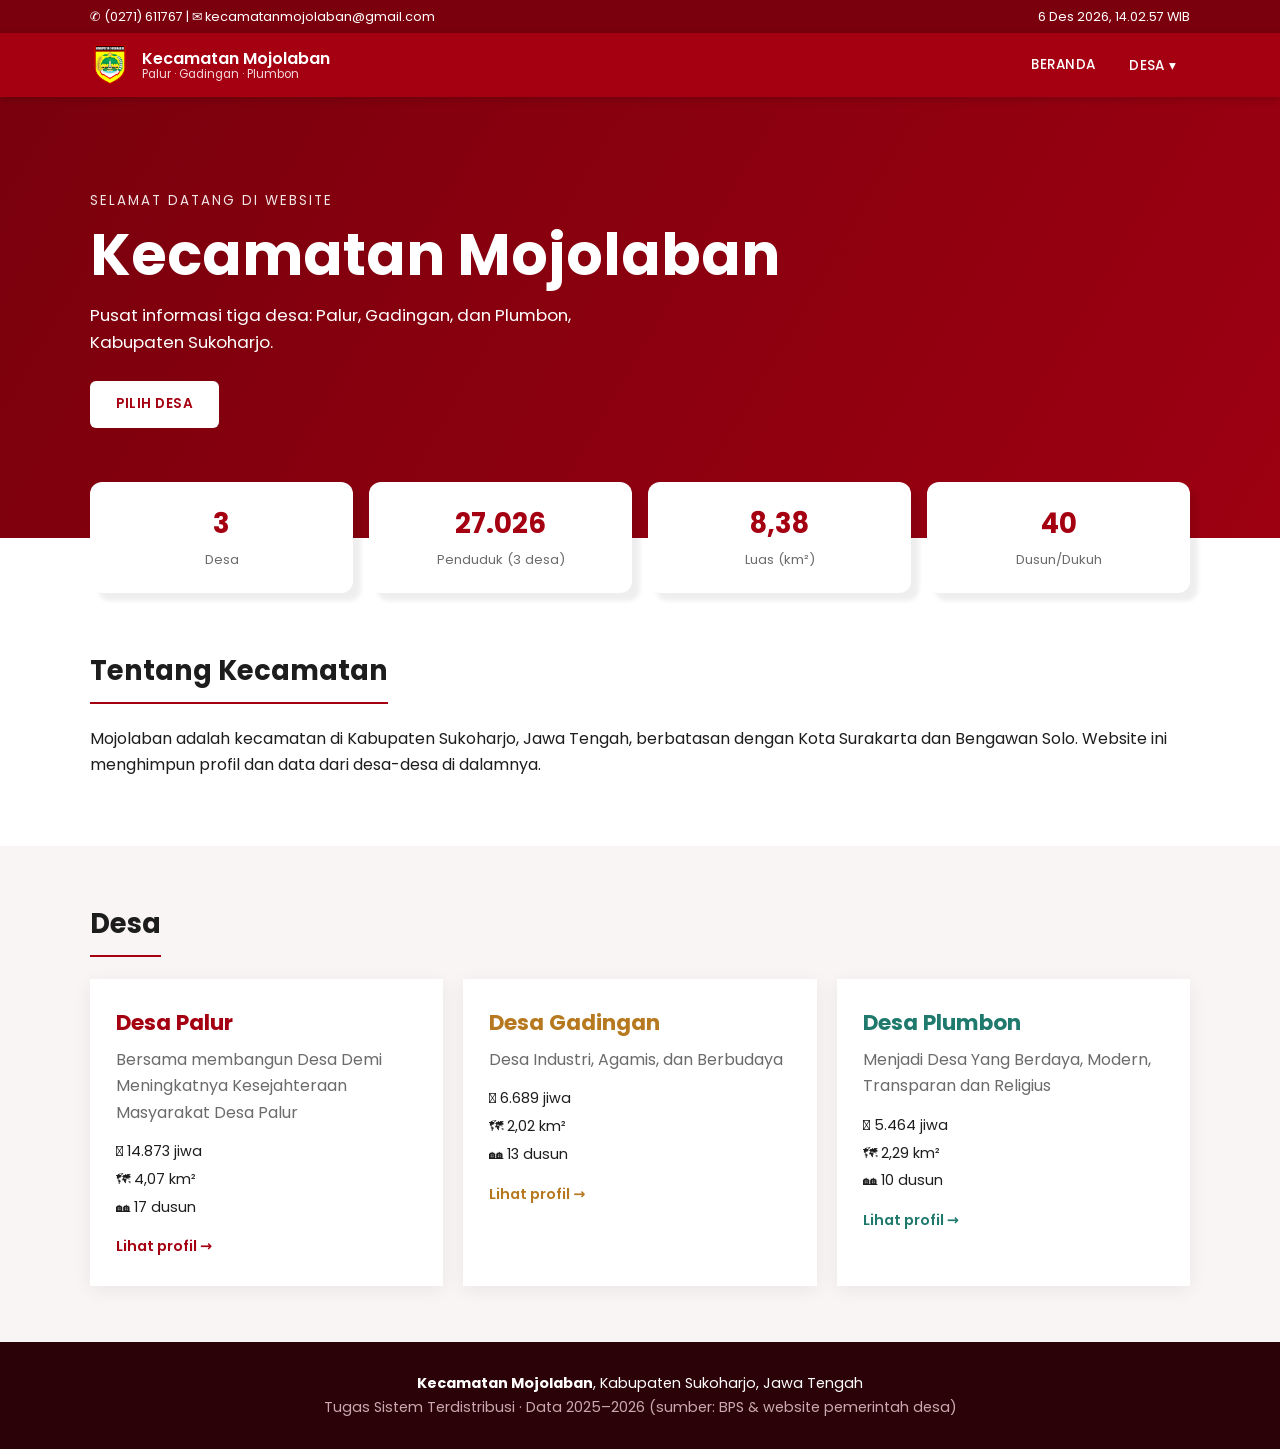
==== index.html @ d23b4c16 "gajadi wordpress" ====
<!DOCTYPE html>
<html lang="id">
<head>
  <meta charset="UTF-8"><meta name="viewport" content="width=device-width, initial-scale=1">
  <title>Kecamatan Mojolaban · Palur, Gadingan, Plumbon</title>
  <link rel="preconnect" href="https://fonts.googleapis.com">
  <link href="https://fonts.googleapis.com/css2?family=Poppins:wght@400;500;600;700&display=swap" rel="stylesheet">
  <link rel="stylesheet" href="style.css">
</head>
<body>
  <section class="hero"><div class="wrap">
    <small>SELAMAT DATANG DI WEBSITE</small>
    <h1>Kecamatan Mojolaban</h1>
    <p>Pusat informasi tiga desa: Palur, Gadingan, dan Plumbon, Kabupaten Sukoharjo.</p>
    <a class="btn" href="#desa">Pilih Desa</a>
  </div></section>

  <div class="wrap"><div class="grid4 pull" id="stats"></div></div>

  <section id="kecamatan" class="sec"><div class="wrap">
    <h2>Tentang Kecamatan</h2>
    <p>Mojolaban adalah kecamatan di Kabupaten Sukoharjo, Jawa Tengah, berbatasan dengan Kota Surakarta dan Bengawan Solo. Website ini menghimpun profil dan data dari desa-desa di dalamnya.</p>
    <div id="kec-visi"></div>
  </div></section>

  <section id="desa" class="sec alt"><div class="wrap">
    <h2>Desa</h2><div class="grid3" id="desa-cards"></div>
  </div></section>

  <script src="data.js"></script>
  <script src="app.js"></script>
</body>
</html>
---- style.css ----
:root{--m:#A50012;--md:#7A000D;--ml:#FBEAEC;--acc:#A50012;--ink:#1d1d1d;--mut:#6b6b6b;--line:#ead9dc}
*{box-sizing:border-box;margin:0;padding:0}
html{scroll-behavior:smooth;scroll-padding-top:130px}
body{font-family:Poppins,system-ui,sans-serif;color:var(--ink);line-height:1.65}
a{color:inherit;text-decoration:none}
.wrap{max-width:1140px;margin:auto;padding:0 20px}
.mut{color:var(--mut)}.small{font-size:.85rem}

/* top & nav */
.topbar{background:var(--md);color:#fff;font-size:.8rem;padding:6px 0}
.topbar .wrap{display:flex;justify-content:space-between;gap:12px;flex-wrap:wrap}
.nav{background:var(--m);color:#fff;position:sticky;top:0;z-index:50;box-shadow:0 2px 8px #0003}
.navin{display:flex;align-items:center;justify-content:space-between;min-height:64px}
.brand{display:flex;align-items:center;gap:12px;font-weight:600;line-height:1.2}
.brand small{display:block;font-weight:400;font-size:.72rem;opacity:.85}
.logo img{width:40px;height:40px;color:var(--m);display:grid;place-items:center;font-weight:700}
#menu{display:flex;gap:6px;align-items:center}
#menu>a,.dd>a{padding:10px 14px;font-weight:500;font-size:.85rem;text-transform:uppercase;letter-spacing:.3px;border-radius:6px}
#menu a:hover{background:#ffffff22}
.dd{position:relative}
.ddm{display:none;position:absolute;top:100%;left:0;background:#fff;color:var(--ink);min-width:190px;border-radius:8px;overflow:hidden;box-shadow:0 8px 20px #0003}
.dd:hover .ddm{display:block}
.ddm a{display:block;padding:10px 16px;font-size:.9rem}.ddm a:hover{background:var(--ml);color:var(--m)}
.burger{display:none;background:none;border:0;color:#fff;font-size:1.6rem;cursor:pointer}

/* hero & banner */
.hero{background:linear-gradient(120deg,#7A000Dee,#A50012cc),#7A000D;color:#fff;padding:90px 0 110px}
.hero small{letter-spacing:2px;opacity:.9}
.hero h1{font-size:clamp(2.2rem,6vw,3.6rem);line-height:1.15;margin:8px 0 14px}
.hero p{max-width:560px;margin-bottom:24px;font-size:1.05rem}
.btn{display:inline-block;background:#fff;color:var(--m);padding:12px 26px;border-radius:6px;font-weight:600;font-size:.85rem;letter-spacing:.5px;text-transform:uppercase}
.banner{background:linear-gradient(120deg,#7A000D,var(--acc));color:#fff;padding:54px 0;text-align:center}
.banner h1{font-size:clamp(1.8rem,5vw,2.8rem);text-transform:uppercase}
.crumb{opacity:.9;margin-top:6px;font-size:.9rem}

/* sections */
.sec{padding:56px 0}.alt{background:#faf5f5}
.sec h2{font-size:1.7rem;margin-bottom:22px;padding-bottom:10px;position:relative;
  width:fit-content;max-width:100%}
.sec h2::after{content:"";position:absolute;left:0;bottom:0;width:100%;height:2px;background:var(--acc)}
.sec h3{margin:26px 0 10px;font-size:1.1rem}
.sec p{margin-bottom:12px}
.grid4{display:grid;grid-template-columns:repeat(auto-fit,minmax(190px,1fr));gap:16px}
.grid3{display:grid;grid-template-columns:repeat(auto-fit,minmax(290px,1fr));gap:20px}
.pull{margin-top:-56px;position:relative}
.stat{background:#fff;border-radius:12px;padding:20px;text-align:center;box-shadow:8px 8px 4px #0001;}
.stat b{display:block;font-size:1.7rem;color:var(--acc)}.stat span{font-size:.82rem;color:var(--mut)}

/* cards */
.dcard{background:#fff;padding:26px;box-shadow:0 4px 18px #0001;transition:.2s;display:block}
.dcard:hover{transform:translateY(-4px);box-shadow:0 10px 26px #0002}
.dcard h3{margin:0 0 6px;color:var(--acc);font-size:1.35rem}
.dcard ul{list-style:none;margin:14px 0;display:grid;gap:4px;font-size:.9rem}
.go{color:var(--acc);font-weight:600;font-size:.9rem}
.bcard{background:#fff;border:1px solid var(--line);border-radius:12px;padding:20px;text-align:center}
.bcard .ic{font-size:2rem}.bcard h4{font-size:.95rem;margin-top:6px}.bcard.dim{opacity:.75}.bcard small{color:var(--mut)}

/* under construction */
.uc{border:2px dashed #d8b9be;background:#fff8f8;border-radius:12px;padding:28px;text-align:center;color:var(--mut);margin:10px 0}
.uc span{font-size:2rem}.uc h4{color:var(--m);margin:4px 0}.uc p{margin:0}

/* desa page */
.subnav{background:#fff;border-bottom:1px solid var(--line);position:sticky;top:64px;z-index:40}
.subnav .wrap{display:flex;justify-content:space-between;align-items:center;gap:10px;flex-wrap:wrap;padding-top:8px;padding-bottom:8px}
.tabs{display:flex;gap:4px;overflow-x:auto}
.tabs a{padding:8px 14px;font-size:.88rem;font-weight:500;border-radius:20px;white-space:nowrap}
.tabs a:hover{background:var(--ml);color:var(--acc)}
.switch{font-size:.8rem;color:var(--mut)}
.switch a{padding:3px 10px;margin-left:4px;border:1px solid var(--line);border-radius:14px}
.switch a.on{background:var(--acc);color:#fff;border-color:var(--acc)}
.visi{background:var(--ml);border-left:5px solid var(--acc);padding:18px 22px;margin-bottom:10px}
.visi small{letter-spacing:2px;color:var(--acc);font-weight:600}.visi p{font-size:1.15rem;font-weight:500;margin:4px 0 0}
.misi{padding-left:22px;display:grid;gap:8px}
.kv{display:grid;grid-template-columns:200px minmax(260px,460px);gap:1px;
  width:fit-content;max-width:100%;
  background:var(--line);border:1px solid var(--line);overflow:hidden;margin-top:14px}
.kv dt,.kv dd{background:#fff;padding:10px 16px}
.kv dt{font-weight:600;background:#fcf7f7}
.kv a{color:var(--acc);text-decoration:underline}
.chips{display:flex;flex-wrap:wrap;gap:8px}
.chips span{background:var(--ml);color:var(--md);padding:5px 14px;border-radius:20px;font-size:.88rem}
.people{display:grid;grid-template-columns:repeat(auto-fill,minmax(190px,1fr));gap:18px}
.person{text-align:center;background:#fff;border:1px solid var(--line);border-radius:12px;padding:18px}
.person img,.ph{width:100%;aspect-ratio:3/4;object-fit:cover;border-radius:8px;margin-bottom:10px}
.ph{display:grid;place-items:center;background:var(--ml);color:var(--acc);font-size:3rem;font-weight:700}
.person small{display:block;color:var(--mut)}
.list2{list-style:none;display:grid;grid-template-columns:repeat(auto-fill,minmax(260px,1fr));gap:8px}
.list2 li{background:#fff;border:1px solid var(--line);padding:10px 14px;border-radius:8px}

/* kependudukan: kartu kiri, pie kanan */
.pop{--c1:var(--acc);--c2:color-mix(in srgb,var(--acc) 30%,#fff);
  display:grid;grid-template-columns:minmax(0,1.3fr) minmax(0,1fr);gap:28px;align-items:center}
.pop-cards{display:grid;grid-template-columns:1fr 1fr;gap:16px}
.stat.l-l{border-top-color:var(--c1)}
.stat.l-p{border-top-color:var(--c2)}
.pie-box{text-align:center;margin:0}
.pie{width:min(100%,240px);aspect-ratio:1;border-radius:50%;margin:0 auto;
  background:conic-gradient(var(--c1) 0 var(--l),var(--c2) 0);
  box-shadow:0 4px 16px #0002}
.legend{display:flex;justify-content:center;gap:18px;flex-wrap:wrap;margin-top:14px;font-size:.9rem;color:var(--mut)}
.dot{display:inline-block;width:12px;height:12px;border-radius:50%;margin-right:6px;vertical-align:-1px}
.dot.l{background:var(--c1)}.dot.p{background:var(--c2)}

footer{background:#2a0207;color:#fff;padding:30px 0;text-align:center;font-size:.9rem}footer .mut{color:#c9a9ad}

/* kompas batas wilayah */
.compass{display:grid;grid-template-columns:1fr minmax(180px,260px) 1fr;grid-template-areas:". n ." "w rose e" ". s .";
  gap:14px;align-items:center;justify-items:center;max-width:820px;margin:18px auto 6px}
.cp{background:#fff;border:1px solid var(--line);
  padding:12px 16px;text-align:center;width:100%;max-width:240px;box-shadow:0 3px 12px #0001}
.cp small{display:block;letter-spacing:2px;font-size:.7rem;font-weight:600;color:var(--acc)}
.cp b{font-weight:500;font-size:.95rem}
.cp.n{grid-area:n}.cp.s{grid-area:s}.cp.e{grid-area:e}.cp.w{grid-area:w}
.rose{grid-area:rose;width:100%;}
.rose svg{width:100%;height:auto;display:block}
.rose .ring{fill:#fff;stroke:var(--acc);stroke-width:2}
.rose .ring.thin{fill:var(--ml);stroke-width:1;stroke-dasharray:3 4}
.rose .ptr{
  fill:var(--acc);
  /* stroke:#000;
  stroke-width:1;        */
}
.rose .ptr.n{fill:var(--md)}
.rose .ptr.s{fill:var(--md)}
.rose .hub{fill:#fff;stroke:var(--acc);stroke-width:2}
.rose .lt{font:700 13px Poppins,sans-serif;fill:var(--md);text-anchor:middle}

.map iframe{display:block;width:50%;aspect-ratio:16/9;min-height:280px;border:0}

@media(max-width:820px){
  .burger{display:block}
  #menu{display:none;position:absolute;top:100%;left:0;right:0;background:var(--md);flex-direction:column;align-items:stretch;padding:10px}
  #menu.open{display:flex}
  .ddm{display:block;position:static;background:none;box-shadow:none;color:#fff}
  .ddm a{padding-left:30px}.ddm a:hover{background:#ffffff22;color:#fff}
  .kv{grid-template-columns:1fr}
  .subnav{top:64px}
  /* .compass{grid-template-columns:1fr 1fr;grid-template-areas:"n n" "rose rose" "w e" "s s"} */
  .rose{max-width:220px} 
  .kv{grid-template-columns:1fr;width:100%}
  .pop{grid-template-columns:1fr}
}
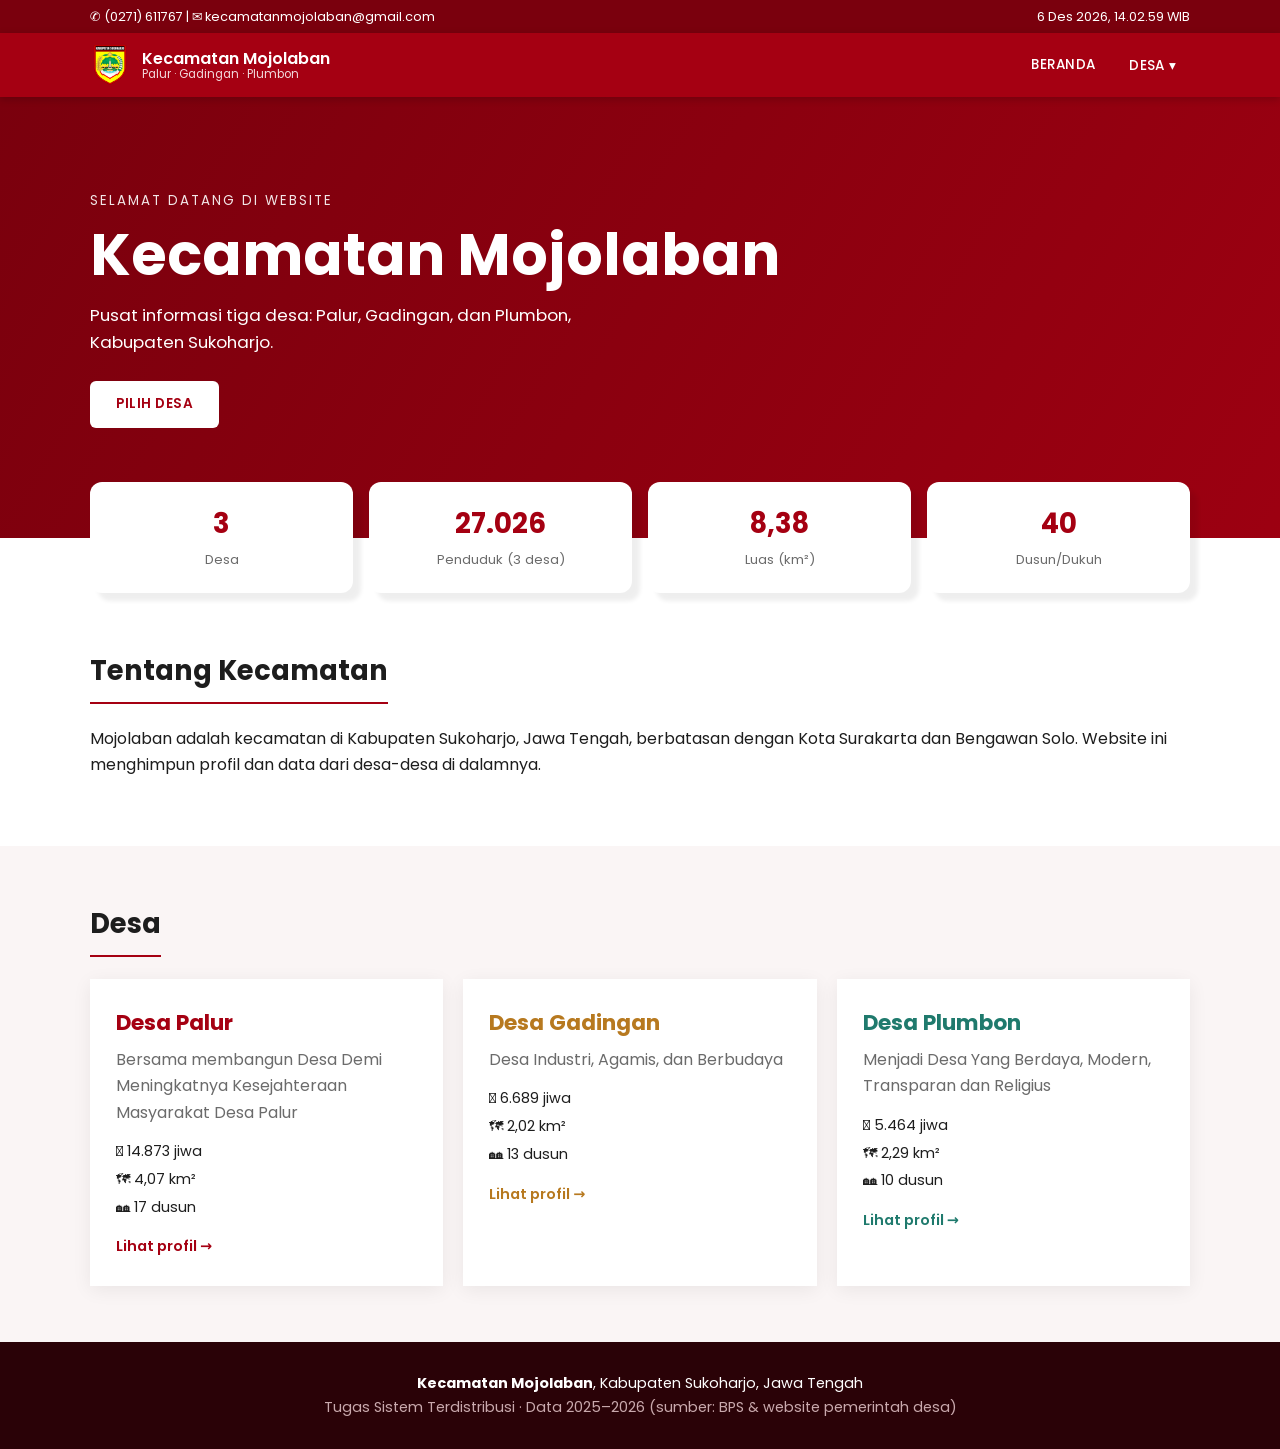
==== commit 0f10a5f9: "update data" ====
--- a/index.html
+++ b/index.html
@@ -6,6 +6,7 @@
   <link rel="preconnect" href="https://fonts.googleapis.com">
   <link href="https://fonts.googleapis.com/css2?family=Poppins:wght@400;500;600;700&display=swap" rel="stylesheet">
   <link rel="stylesheet" href="style.css">
+  <link rel="icon" type="image/x-icon" href="img/logo.png">
 </head>
 <body>
   <section class="hero"><div class="wrap">
--- a/style.css
+++ b/style.css
@@ -79,11 +79,16 @@
 .kv a{color:var(--acc);text-decoration:underline}
 .chips{display:flex;flex-wrap:wrap;gap:8px}
 .chips span{background:var(--ml);color:var(--md);padding:5px 14px;border-radius:20px;font-size:.88rem}
-.people{display:grid;grid-template-columns:repeat(auto-fill,minmax(190px,1fr));gap:18px}
-.person{text-align:center;background:#fff;border:1px solid var(--line);border-radius:12px;padding:18px}
-.person img,.ph{width:100%;aspect-ratio:3/4;object-fit:cover;border-radius:8px;margin-bottom:10px}
+.people{display:grid;grid-template-columns:repeat(4,220px);gap:4rem;margin-top:10px}
+.person{text-align:center}
+.person img,.ph{width:100%;max-width:230px;aspect-ratio:3/4;object-fit:cover;object-position:top;
+  display:block;margin:0 auto 14px;}
 .ph{display:grid;place-items:center;background:var(--ml);color:var(--acc);font-size:3rem;font-weight:700}
-.person small{display:block;color:var(--mut)}
+.person b{display:block;text-transform:uppercase;font-weight:500;letter-spacing:.5px;font-size:.9rem}
+.person small{display:block;text-transform:uppercase;color:#aaa;font-size:.75rem;letter-spacing:.3px;margin-top:2px}
+.person.utama{margin:0 auto 34px;max-width:220px}
+.person.utama img,.person.utama .ph{max-width:220px}
+.person.utama b{font-size:1.1rem;color:var(--acc)}
 .list2{list-style:none;display:grid;grid-template-columns:repeat(auto-fill,minmax(260px,1fr));gap:8px}
 .list2 li{background:#fff;border:1px solid var(--line);padding:10px 14px;border-radius:8px}
 
@@ -139,4 +144,7 @@
   .rose{max-width:220px} 
   .kv{grid-template-columns:1fr;width:100%}
   .pop{grid-template-columns:1fr}
-}+}
+
+@media(max-width:900px){.people{grid-template-columns:repeat(2,1fr)}}
+@media(max-width:480px){.people{grid-template-columns:1fr 1fr;gap:16px}}
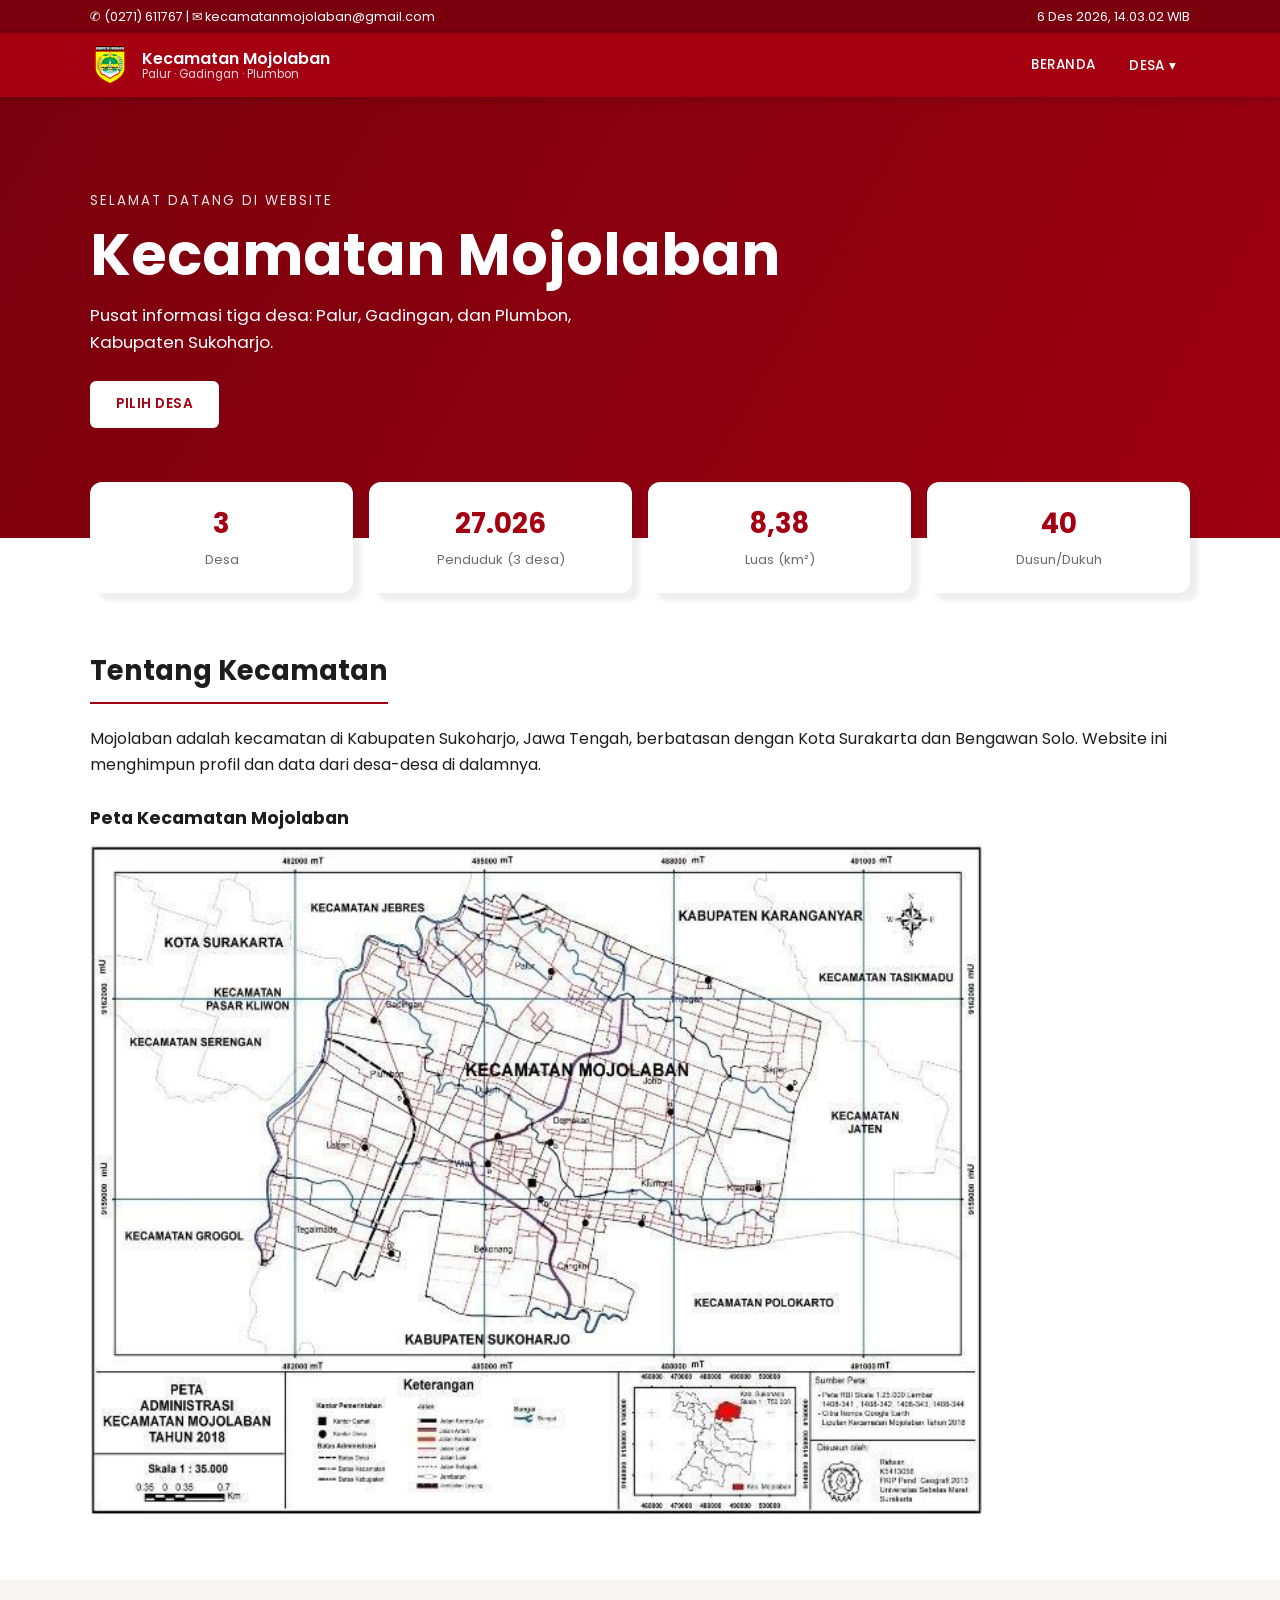
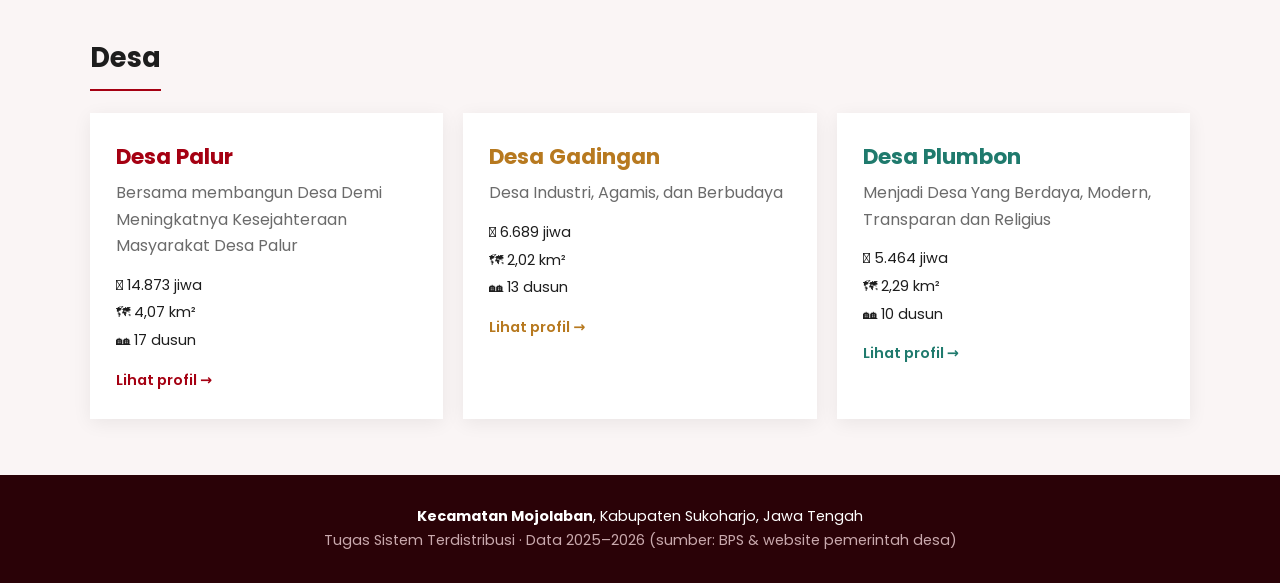
==== commit 839afeb2: "tambah peta kecamatan" ====
--- a/index.html
+++ b/index.html
@@ -22,6 +22,9 @@
     <h2>Tentang Kecamatan</h2>
     <p>Mojolaban adalah kecamatan di Kabupaten Sukoharjo, Jawa Tengah, berbatasan dengan Kota Surakarta dan Bengawan Solo. Website ini menghimpun profil dan data dari desa-desa di dalamnya.</p>
     <div id="kec-visi"></div>
+
+    <h3>Peta Kecamatan Mojolaban</h3>
+    <img src="img/peta_mojolaban.png" />
   </div></section>
 
   <section id="desa" class="sec alt"><div class="wrap">
--- a/style.css
+++ b/style.css
@@ -130,6 +130,11 @@
 .rose .hub{fill:#fff;stroke:var(--acc);stroke-width:2}
 .rose .lt{font:700 13px Poppins,sans-serif;fill:var(--md);text-anchor:middle}
 
+.gallery{display:grid;grid-template-columns:repeat(auto-fill,minmax(240px,1fr));gap:16px}
+.gallery figure{margin:0;background:#fff;border:1px solid var(--line);overflow:hidden}
+.gallery img{width:100%;aspect-ratio:4/3;object-fit:cover;display:block}
+.gallery figcaption{padding:8px 12px;font-size:.85rem;color:var(--mut)}
+
 .map iframe{display:block;width:50%;aspect-ratio:16/9;min-height:280px;border:0}
 
 @media(max-width:820px){
